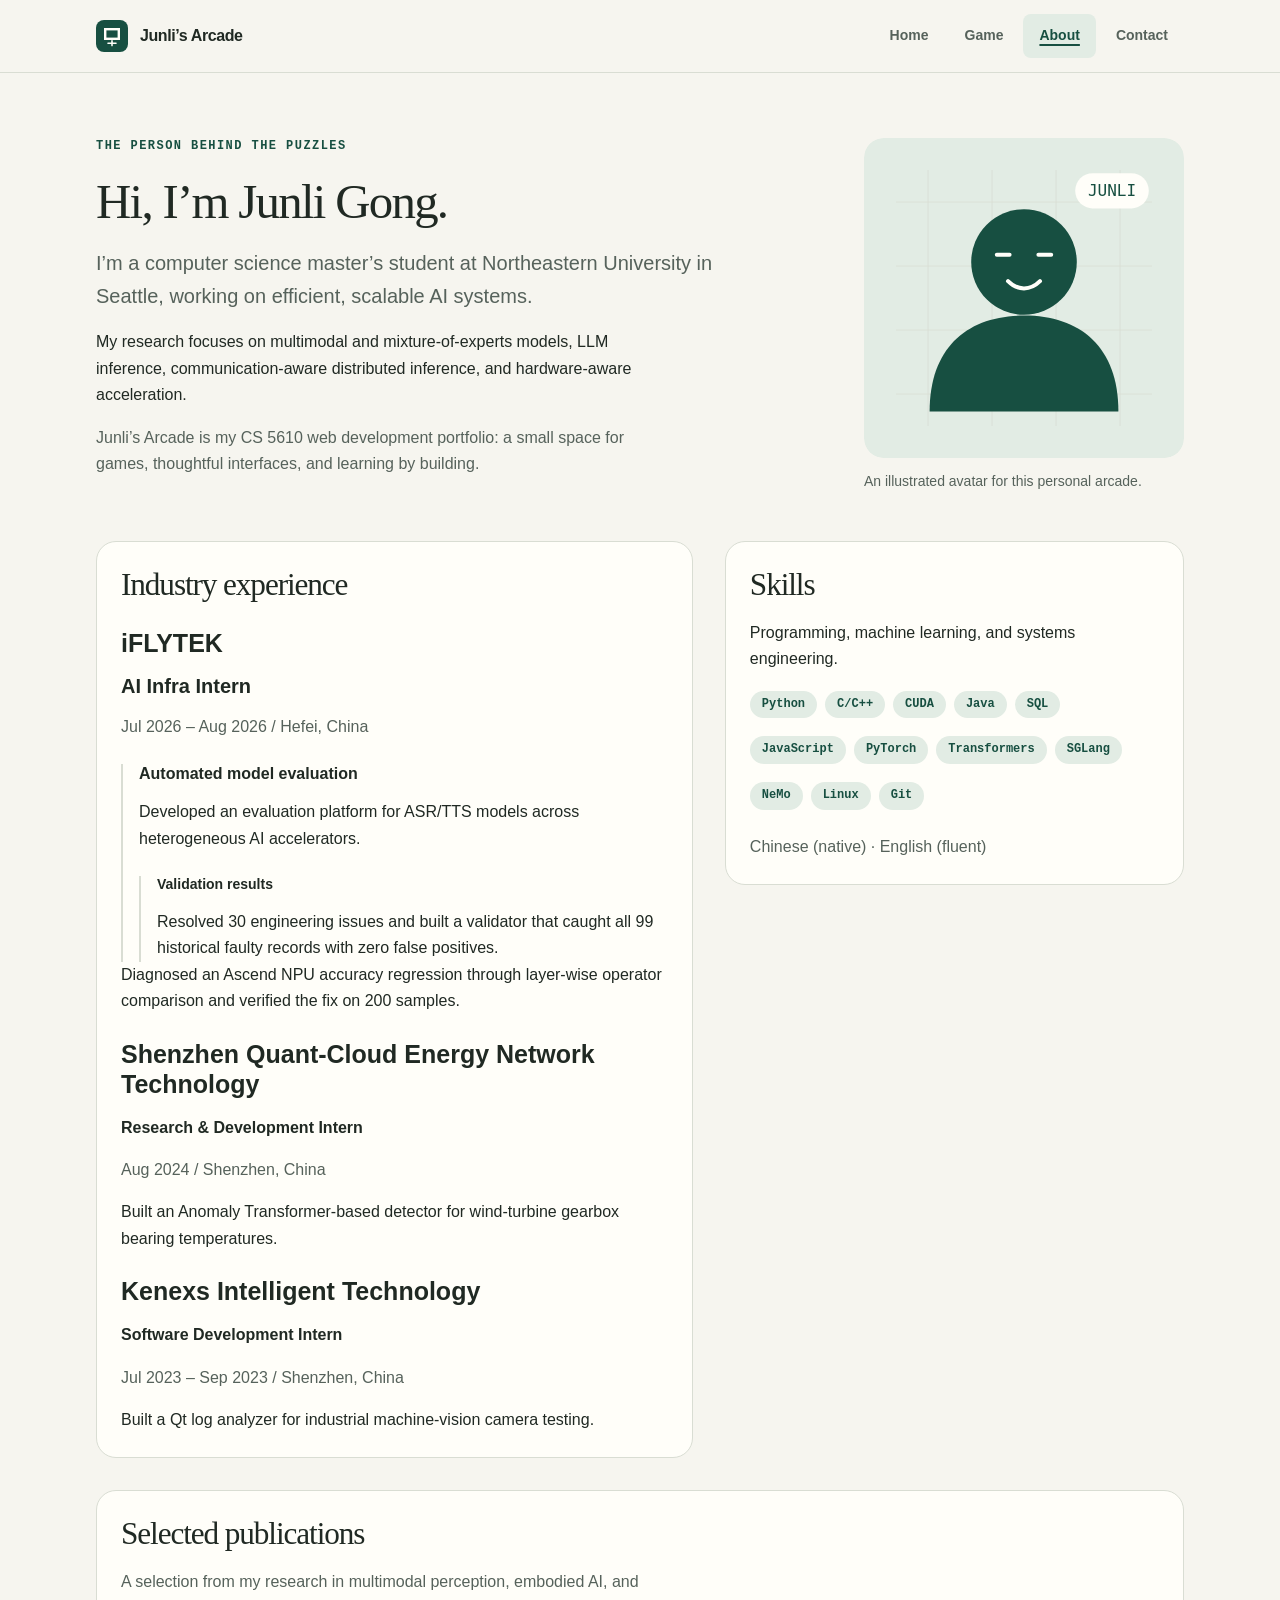
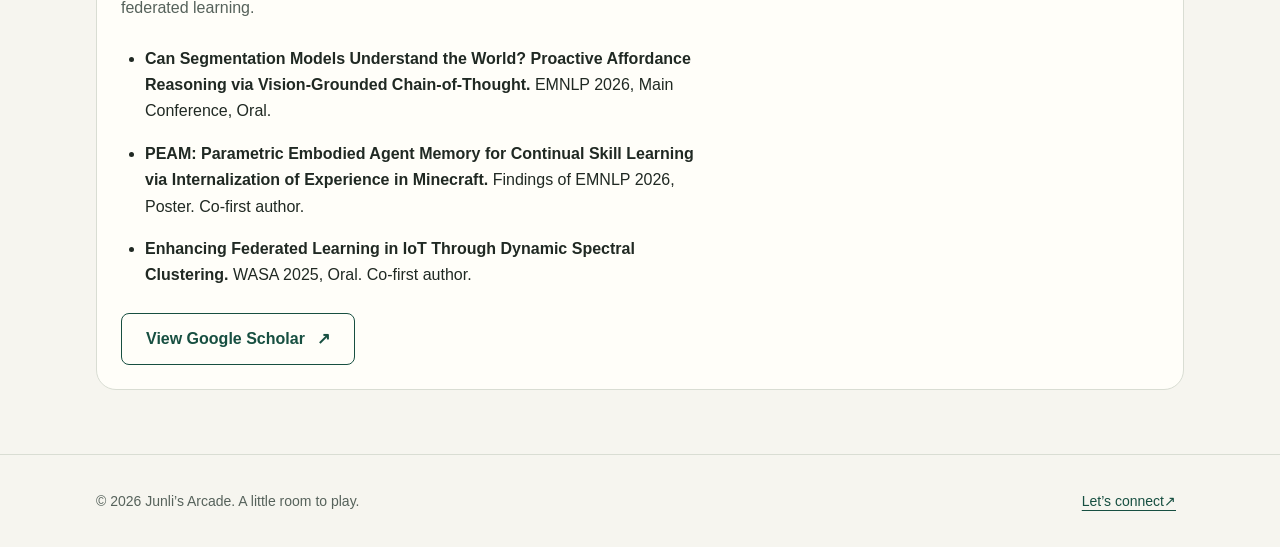
==== about/index.html @ 745cb151 "Add Project 1 site: landing, crossword, about, and contact pages" ====
<!doctype html>
<html lang="en">
  <head>
    <meta charset="utf-8">
    <meta name="viewport" content="width=device-width, initial-scale=1">
    <meta name="description" content="Meet Junli Gong, a Northeastern computer science graduate student researching efficient AI systems, multimodal models, and distributed inference.">
    <meta name="theme-color" content="#174f41">
    <title>About Junli Gong | Junli’s Arcade</title>
    <link rel="icon" href="../assets/icons/arcade.svg" type="image/svg+xml">
    <link rel="stylesheet" href="../styles/global.css">
    <link rel="stylesheet" href="about.css">
  </head>
  <body>
    <a class="skip-link" href="#main-content">Skip to main content</a>
    <header class="site-header">
      <div class="header-inner">
        <a class="brand" href="../index.html">
          <img src="../assets/icons/arcade.svg" alt="" width="40" height="40">
          <span>Junli’s Arcade</span>
        </a>
        <nav class="site-nav" aria-label="Main navigation">
          <ul>
            <li><a href="../index.html">Home</a></li>
            <li><a href="../game/">Game</a></li>
            <li><a href="../about/" aria-current="page">About</a></li>
            <li><a href="../contact/">Contact</a></li>
          </ul>
        </nav>
      </div>
    </header>
    <main class="page" id="main-content" tabindex="-1">
      <section class="about-intro" aria-labelledby="about-title">
        <div>
          <p class="eyebrow">The person behind the puzzles</p>
          <h1 id="about-title">Hi, I’m Junli Gong.</h1>
          <p class="intro">I’m a computer science master’s student at Northeastern University in Seattle, working on efficient, scalable AI systems.</p>
          <p>My research focuses on multimodal and mixture-of-experts models, LLM inference, communication-aware distributed inference, and hardware-aware acceleration.</p>
          <p class="muted">Junli’s Arcade is my CS 5610 web development portfolio: a small space for games, thoughtful interfaces, and learning by building.</p>
        </div>
        <figure class="portrait">
          <img src="../assets/images/avatar.svg" alt="Illustrated avatar for Junli with a smiling face and a JUNLI name badge" width="400" height="400">
          <figcaption>An illustrated avatar for this personal arcade.</figcaption>
        </figure>
      </section>
      <div class="about-sections">
        <section class="about-card" aria-labelledby="industry-title">
          <h2 id="industry-title">Industry experience</h2>
          <section aria-labelledby="iflytek-title">
            <h3 id="iflytek-title">iFLYTEK</h3>
            <h4>AI Infra Intern</h4>
            <p class="muted">Jul 2026 – Aug 2026 / Hefei, China</p>
            <section aria-labelledby="evaluation-title">
              <h5 id="evaluation-title">Automated model evaluation</h5>
              <p>Developed an evaluation platform for ASR/TTS models across heterogeneous AI accelerators.</p>
              <section aria-labelledby="validation-title">
                <h6 id="validation-title">Validation results</h6>
                <p>Resolved 30 engineering issues and built a validator that caught all 99 historical faulty records with zero false positives.</p>
              </section>
            </section>
            <p>Diagnosed an Ascend NPU accuracy regression through layer-wise operator comparison and verified the fix on 200 samples.</p>
          </section>
          <section aria-labelledby="quant-cloud-title">
            <h3 id="quant-cloud-title">Shenzhen Quant-Cloud Energy Network Technology</h3>
            <p><strong>Research &amp; Development Intern</strong></p>
            <p class="muted">Aug 2024 / Shenzhen, China</p>
            <p>Built an Anomaly Transformer-based detector for wind-turbine gearbox bearing temperatures.</p>
          </section>
          <section aria-labelledby="kenexs-title">
            <h3 id="kenexs-title">Kenexs Intelligent Technology</h3>
            <p><strong>Software Development Intern</strong></p>
            <p class="muted">Jul 2023 – Sep 2023 / Shenzhen, China</p>
            <p>Built a Qt log analyzer for industrial machine-vision camera testing.</p>
          </section>
        </section>
        <section class="about-card" aria-labelledby="skills-title">
          <h2 id="skills-title">Skills</h2>
          <p>Programming, machine learning, and systems engineering.</p>
          <ul class="skills">
            <li><span class="badge">Python</span></li>
            <li><span class="badge">C/C++</span></li>
            <li><span class="badge">CUDA</span></li>
            <li><span class="badge">Java</span></li>
            <li><span class="badge">SQL</span></li>
            <li><span class="badge">JavaScript</span></li>
            <li><span class="badge">PyTorch</span></li>
            <li><span class="badge">Transformers</span></li>
            <li><span class="badge">SGLang</span></li>
            <li><span class="badge">NeMo</span></li>
            <li><span class="badge">Linux</span></li>
            <li><span class="badge">Git</span></li>
          </ul>
          <p class="language-note">Chinese (native) · English (fluent)</p>
        </section>
      </div>
      <section class="about-card publications" aria-labelledby="publications-title">
        <h2 id="publications-title">Selected publications</h2>
        <p class="muted">A selection from my research in multimodal perception, embodied AI, and federated learning.</p>
        <ul class="publication-list">
          <li><strong>Can Segmentation Models Understand the World? Proactive Affordance Reasoning via Vision-Grounded Chain-of-Thought.</strong> EMNLP 2026, Main Conference, Oral.</li>
          <li><strong>PEAM: Parametric Embodied Agent Memory for Continual Skill Learning via Internalization of Experience in Minecraft.</strong> Findings of EMNLP 2026, Poster. Co-first author.</li>
          <li><strong>Enhancing Federated Learning in IoT Through Dynamic Spectral Clustering.</strong> WASA 2025, Oral. Co-first author.</li>
        </ul>
        <a class="button button--secondary" href="https://scholar.google.com/citations?user=ivUsbMMAAAAJ">View Google Scholar <span aria-hidden="true">↗</span></a>
      </section>
    </main>
    <footer class="site-footer">
      <div class="footer-inner">
        <p>© 2026 Junli’s Arcade. A little room to play.</p>
        <a href="../contact/">Let’s connect <span aria-hidden="true">↗</span></a>
      </div>
    </footer>
  </body>
</html>
---- styles/global.css ----
:root {
  /* Warm neutrals, one forest-green accent, and shared layout/type scales. */
  --color-paper: #f6f5ef;
  --color-surface: #fffef9;
  --color-ink: #202923;
  --color-muted: #56625b;
  --color-line: #d9ddd3;
  --color-soft: #eceee6;
  --color-accent: #174f41;
  --color-accent-soft: #e2ece4;
  --color-block: #293a32;
  --font-body: "Avenir Next", Avenir, "Segoe UI", sans-serif;
  --font-display: Georgia, "Times New Roman", serif;
  --font-mono: "SFMono-Regular", Consolas, "Liberation Mono", monospace;
  --text-xs: 0.75rem;
  --text-sm: 0.875rem;
  --text-base: 1rem;
  --text-lg: 1.25rem;
  --text-xl: 1.563rem;
  --text-2xl: 1.953rem;
  --text-3xl: 2.441rem;
  --text-4xl: 3.052rem;
  --text-hero: 4.768rem;
  --space-1: 0.25rem;
  --space-2: 0.5rem;
  --space-3: 0.75rem;
  --space-4: 1rem;
  --space-6: 1.5rem;
  --space-8: 2rem;
  --space-12: 3rem;
  --space-16: 4rem;
  --space-24: 6rem;
  --radius-sm: 0.5rem;
  --radius-lg: 1.25rem;
  --radius-pill: 99rem;
  --content-width: 72rem;
  --reading-width: 65ch;
  --target-size: 2.75rem;
  --nav-height: 4.5rem;
  --line-thin: 1px;
  --line-bold: 2px;
  --focus-width: 3px;
  --motion-fast: 160ms;
}

* {
  box-sizing: border-box;
}

html {
  scroll-padding-top: calc(var(--nav-height) + var(--space-6));
  scroll-padding-bottom: calc(var(--nav-height) + var(--space-6));
}

body {
  margin: 0;
  padding-bottom: calc(var(--nav-height) + env(safe-area-inset-bottom));
  background: var(--color-paper);
  color: var(--color-ink);
  font-family: var(--font-body);
  font-size: var(--text-base);
  line-height: 1.65;
}

img,
svg {
  display: block;
  max-width: 100%;
  height: auto;
}

a {
  color: var(--color-accent);
  text-underline-offset: var(--space-1);
}

a,
button,
summary {
  -webkit-tap-highlight-color: var(--color-accent-soft);
  transition: background-color var(--motion-fast), color var(--motion-fast);
}

a:hover {
  text-decoration-thickness: var(--line-bold);
}

:focus-visible {
  outline: var(--focus-width) solid var(--color-accent);
  outline-offset: var(--space-1);
}

main:focus {
  outline: none;
}

h1,
h2,
h3,
h4,
h5,
h6 {
  margin: 0 0 var(--space-4);
  line-height: 1.2;
  font-weight: 600;
}

h1,
h2 {
  font-family: var(--font-display);
  font-weight: 400;
  letter-spacing: -0.035em;
}

h1 { font-size: clamp(var(--text-3xl), 6vw, var(--text-4xl)); }
h2 { font-size: var(--text-2xl); }
h3 { font-size: var(--text-xl); }
h4 { font-size: var(--text-lg); }
h5 { font-size: var(--text-base); }
h6 { font-size: var(--text-sm); }

p {
  max-width: var(--reading-width);
  margin: 0 0 var(--space-4);
}

ul,
ol {
  padding-left: var(--space-6);
}

button,
input {
  font: inherit;
}

button,
summary {
  cursor: pointer;
}

.visually-hidden {
  position: absolute;
  width: 1px;
  height: 1px;
  padding: 0;
  margin: -1px;
  overflow: hidden;
  clip-path: inset(50%);
  white-space: nowrap;
  border: 0;
}

.skip-link {
  position: fixed;
  top: var(--space-2);
  left: var(--space-4);
  z-index: 30;
  padding: var(--space-3) var(--space-4);
  transform: translateY(-200%);
  background: var(--color-surface);
  border-radius: var(--radius-sm);
}

.skip-link:focus {
  transform: translateY(0);
}

.site-header {
  position: sticky;
  top: 0;
  z-index: 20;
  background: var(--color-paper);
  border-bottom: var(--line-thin) solid var(--color-line);
}

.header-inner,
.page,
.footer-inner {
  width: min(100%, var(--content-width));
  margin-inline: auto;
  padding-inline: var(--space-4);
}

.header-inner {
  display: flex;
  align-items: center;
  justify-content: space-between;
  min-height: var(--nav-height);
  gap: var(--space-4);
}

.brand {
  display: flex;
  align-items: center;
  min-height: var(--target-size);
  gap: var(--space-3);
  font-weight: 700;
  color: var(--color-ink);
  text-decoration: none;
  letter-spacing: -0.025em;
}

.brand img {
  width: var(--space-8);
  height: var(--space-8);
}

.site-nav ul {
  position: fixed;
  inset: auto 0 0;
  display: flex;
  align-items: stretch;
  min-height: var(--nav-height);
  margin: 0;
  padding: var(--space-2) var(--space-2) calc(var(--space-2) + env(safe-area-inset-bottom));
  list-style: none;
  background: var(--color-surface);
  border-top: var(--line-thin) solid var(--color-line);
}

.site-nav li {
  flex: 1;
}

.site-nav a {
  display: flex;
  align-items: center;
  justify-content: center;
  min-width: var(--target-size);
  min-height: var(--target-size);
  height: 100%;
  padding: var(--space-2);
  border-radius: var(--radius-sm);
  font-size: var(--text-sm);
  font-weight: 600;
  color: var(--color-muted);
  text-decoration: none;
}

.site-nav a:hover,
.site-nav a[aria-current="page"] {
  background: var(--color-accent-soft);
  color: var(--color-accent);
}

.site-nav a[aria-current="page"] {
  text-decoration: underline;
  text-decoration-thickness: var(--line-bold);
}

.page {
  padding-block: var(--space-12);
}

.eyebrow {
  margin-bottom: var(--space-4);
  color: var(--color-accent);
  font-family: var(--font-mono);
  font-size: var(--text-xs);
  font-weight: 600;
  letter-spacing: 0.12em;
  text-transform: uppercase;
}

.intro {
  color: var(--color-muted);
  font-size: var(--text-lg);
}

.muted {
  color: var(--color-muted);
}

.button {
  display: inline-flex;
  align-items: center;
  justify-content: center;
  min-height: var(--target-size);
  gap: var(--space-3);
  padding: var(--space-3) var(--space-6);
  border: var(--line-thin) solid var(--color-accent);
  border-radius: var(--radius-sm);
  background: var(--color-accent);
  color: var(--color-surface);
  font-weight: 600;
  text-decoration: none;
}

.button:hover {
  background: var(--color-block);
}

.button--secondary {
  background: var(--color-surface);
  color: var(--color-accent);
}

.button--secondary:hover {
  background: var(--color-accent-soft);
}

.badge {
  display: inline-flex;
  padding: var(--space-1) var(--space-3);
  border-radius: var(--radius-pill);
  background: var(--color-accent-soft);
  color: var(--color-accent);
  font-family: var(--font-mono);
  font-size: var(--text-xs);
  font-weight: 600;
}

.badge--quiet {
  background: var(--color-soft);
  color: var(--color-muted);
}

.page-heading {
  margin-bottom: var(--space-8);
}

.site-footer {
  border-top: var(--line-thin) solid var(--color-line);
}

.footer-inner {
  display: flex;
  flex-wrap: wrap;
  align-items: center;
  justify-content: space-between;
  gap: var(--space-4);
  padding-block: var(--space-6);
  color: var(--color-muted);
  font-size: var(--text-sm);
}

.footer-inner p {
  margin: 0;
}

.footer-inner a {
  display: inline-flex;
  align-items: center;
  min-height: var(--target-size);
  padding-inline: var(--space-2);
}

@media (min-width: 40rem) {
  html { scroll-padding-bottom: var(--space-6); }
  body { padding-bottom: 0; }
  .header-inner, .page, .footer-inner { padding-inline: var(--space-8); }
  .page { padding-block: var(--space-16); }
  .site-nav ul {
    position: static;
    min-height: auto;
    gap: var(--space-1);
    padding: 0;
    border: 0;
    background: transparent;
  }
  .site-nav a { padding-inline: var(--space-4); }
}

@media (prefers-reduced-motion: reduce) {
  *, *::before, *::after { transition: none !important; }
}
---- about/about.css ----
.about-intro {
  display: grid;
  align-items: center;
  gap: var(--space-8);
  margin-bottom: var(--space-12);
}

.portrait {
  width: 100%;
  max-width: 20rem;
  margin: 0;
}

.portrait img {
  border-radius: var(--radius-lg);
}

.portrait figcaption {
  margin-top: var(--space-3);
  color: var(--color-muted);
  font-size: var(--text-sm);
}

.about-sections {
  display: grid;
  align-items: start;
  gap: var(--space-8);
}

.about-card {
  padding: var(--space-6);
  border: var(--line-thin) solid var(--color-line);
  border-radius: var(--radius-lg);
  background: var(--color-surface);
}

.about-card section {
  margin-top: var(--space-6);
}

.about-card section section {
  padding-left: var(--space-4);
  border-left: var(--line-bold) solid var(--color-line);
}

.about-card li {
  margin-bottom: var(--space-2);
}

.about-card p:last-child {
  margin-bottom: 0;
}

.skills {
  display: flex;
  flex-wrap: wrap;
  gap: var(--space-2);
  margin: var(--space-4) 0 0;
  padding: 0;
  list-style: none;
}

.language-note {
  margin-top: var(--space-4);
  color: var(--color-muted);
}

.publications {
  margin-top: var(--space-8);
}

.publication-list {
  max-width: var(--reading-width);
  margin-block: var(--space-6);
}

.publication-list li {
  margin-bottom: var(--space-4);
}

@media (min-width: 40rem) {
  .about-intro { grid-template-columns: 1.5fr 1fr; }
  .portrait { justify-self: end; }
  .about-sections { grid-template-columns: 1.3fr 1fr; }
}
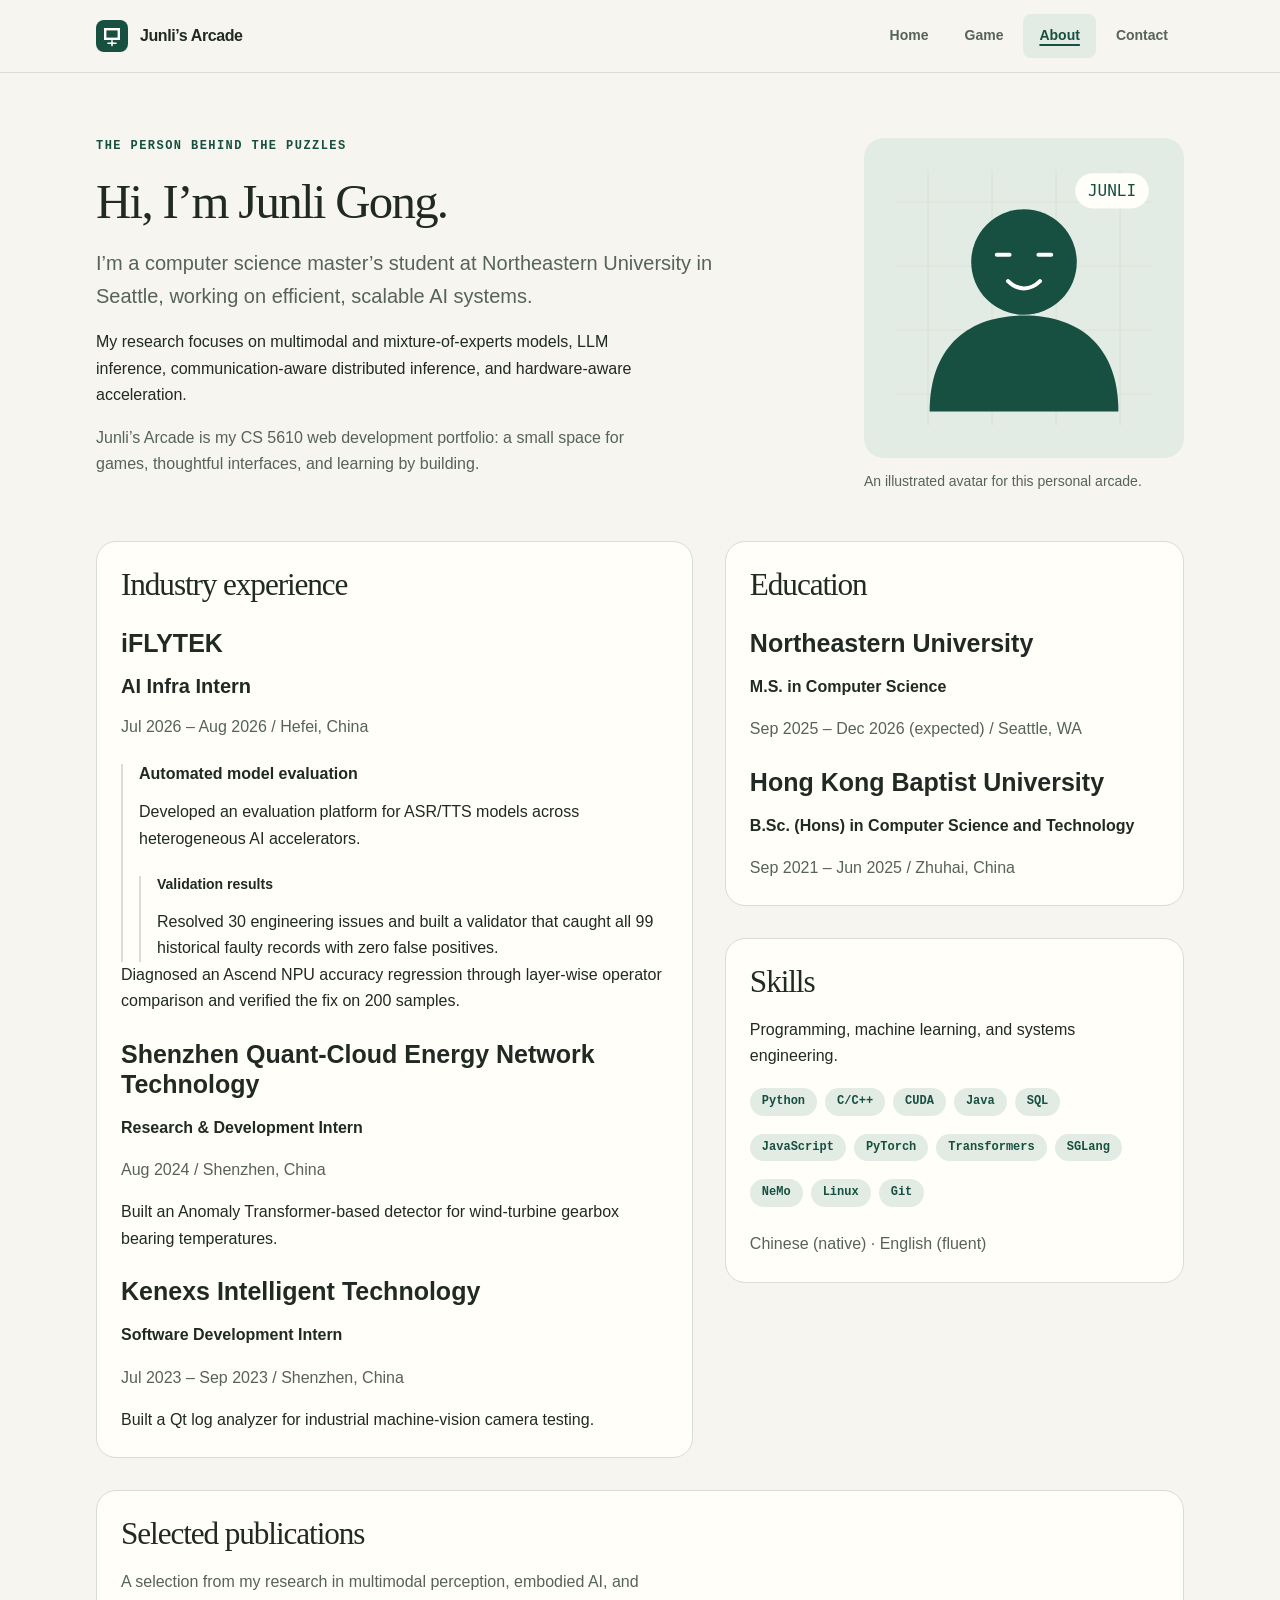
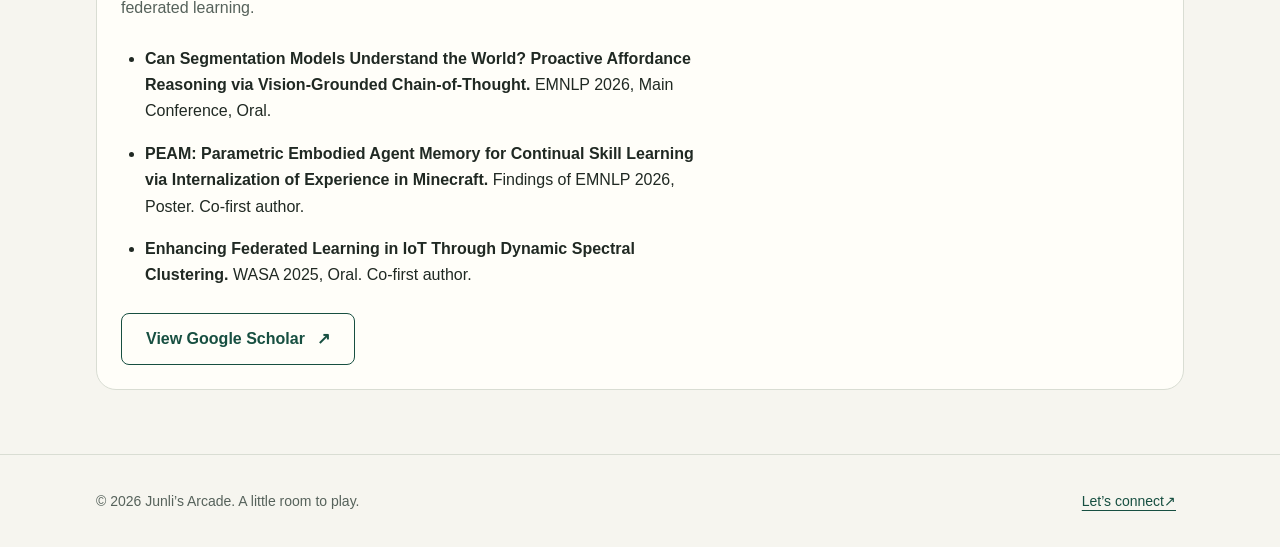
==== commit d606b665: "Add Education section to About page and an English README" ====
--- a/about/index.html
+++ b/about/index.html
@@ -72,25 +72,40 @@
             <p>Built a Qt log analyzer for industrial machine-vision camera testing.</p>
           </section>
         </section>
-        <section class="about-card" aria-labelledby="skills-title">
-          <h2 id="skills-title">Skills</h2>
-          <p>Programming, machine learning, and systems engineering.</p>
-          <ul class="skills">
-            <li><span class="badge">Python</span></li>
-            <li><span class="badge">C/C++</span></li>
-            <li><span class="badge">CUDA</span></li>
-            <li><span class="badge">Java</span></li>
-            <li><span class="badge">SQL</span></li>
-            <li><span class="badge">JavaScript</span></li>
-            <li><span class="badge">PyTorch</span></li>
-            <li><span class="badge">Transformers</span></li>
-            <li><span class="badge">SGLang</span></li>
-            <li><span class="badge">NeMo</span></li>
-            <li><span class="badge">Linux</span></li>
-            <li><span class="badge">Git</span></li>
-          </ul>
-          <p class="language-note">Chinese (native) · English (fluent)</p>
-        </section>
+        <div class="about-stack">
+          <section class="about-card" aria-labelledby="education-title">
+            <h2 id="education-title">Education</h2>
+            <section aria-labelledby="neu-title">
+              <h3 id="neu-title">Northeastern University</h3>
+              <p><strong>M.S. in Computer Science</strong></p>
+              <p class="muted">Sep 2025 – Dec 2026 (expected) / Seattle, WA</p>
+            </section>
+            <section aria-labelledby="hkbu-title">
+              <h3 id="hkbu-title">Hong Kong Baptist University</h3>
+              <p><strong>B.Sc. (Hons) in Computer Science and Technology</strong></p>
+              <p class="muted">Sep 2021 – Jun 2025 / Zhuhai, China</p>
+            </section>
+          </section>
+          <section class="about-card" aria-labelledby="skills-title">
+            <h2 id="skills-title">Skills</h2>
+            <p>Programming, machine learning, and systems engineering.</p>
+            <ul class="skills">
+              <li><span class="badge">Python</span></li>
+              <li><span class="badge">C/C++</span></li>
+              <li><span class="badge">CUDA</span></li>
+              <li><span class="badge">Java</span></li>
+              <li><span class="badge">SQL</span></li>
+              <li><span class="badge">JavaScript</span></li>
+              <li><span class="badge">PyTorch</span></li>
+              <li><span class="badge">Transformers</span></li>
+              <li><span class="badge">SGLang</span></li>
+              <li><span class="badge">NeMo</span></li>
+              <li><span class="badge">Linux</span></li>
+              <li><span class="badge">Git</span></li>
+            </ul>
+            <p class="language-note">Chinese (native) · English (fluent)</p>
+          </section>
+        </div>
       </div>
       <section class="about-card publications" aria-labelledby="publications-title">
         <h2 id="publications-title">Selected publications</h2>
--- a/about/about.css
+++ b/about/about.css
@@ -24,6 +24,11 @@
 .about-sections {
   display: grid;
   align-items: start;
+  gap: var(--space-8);
+}
+
+.about-stack {
+  display: grid;
   gap: var(--space-8);
 }
 
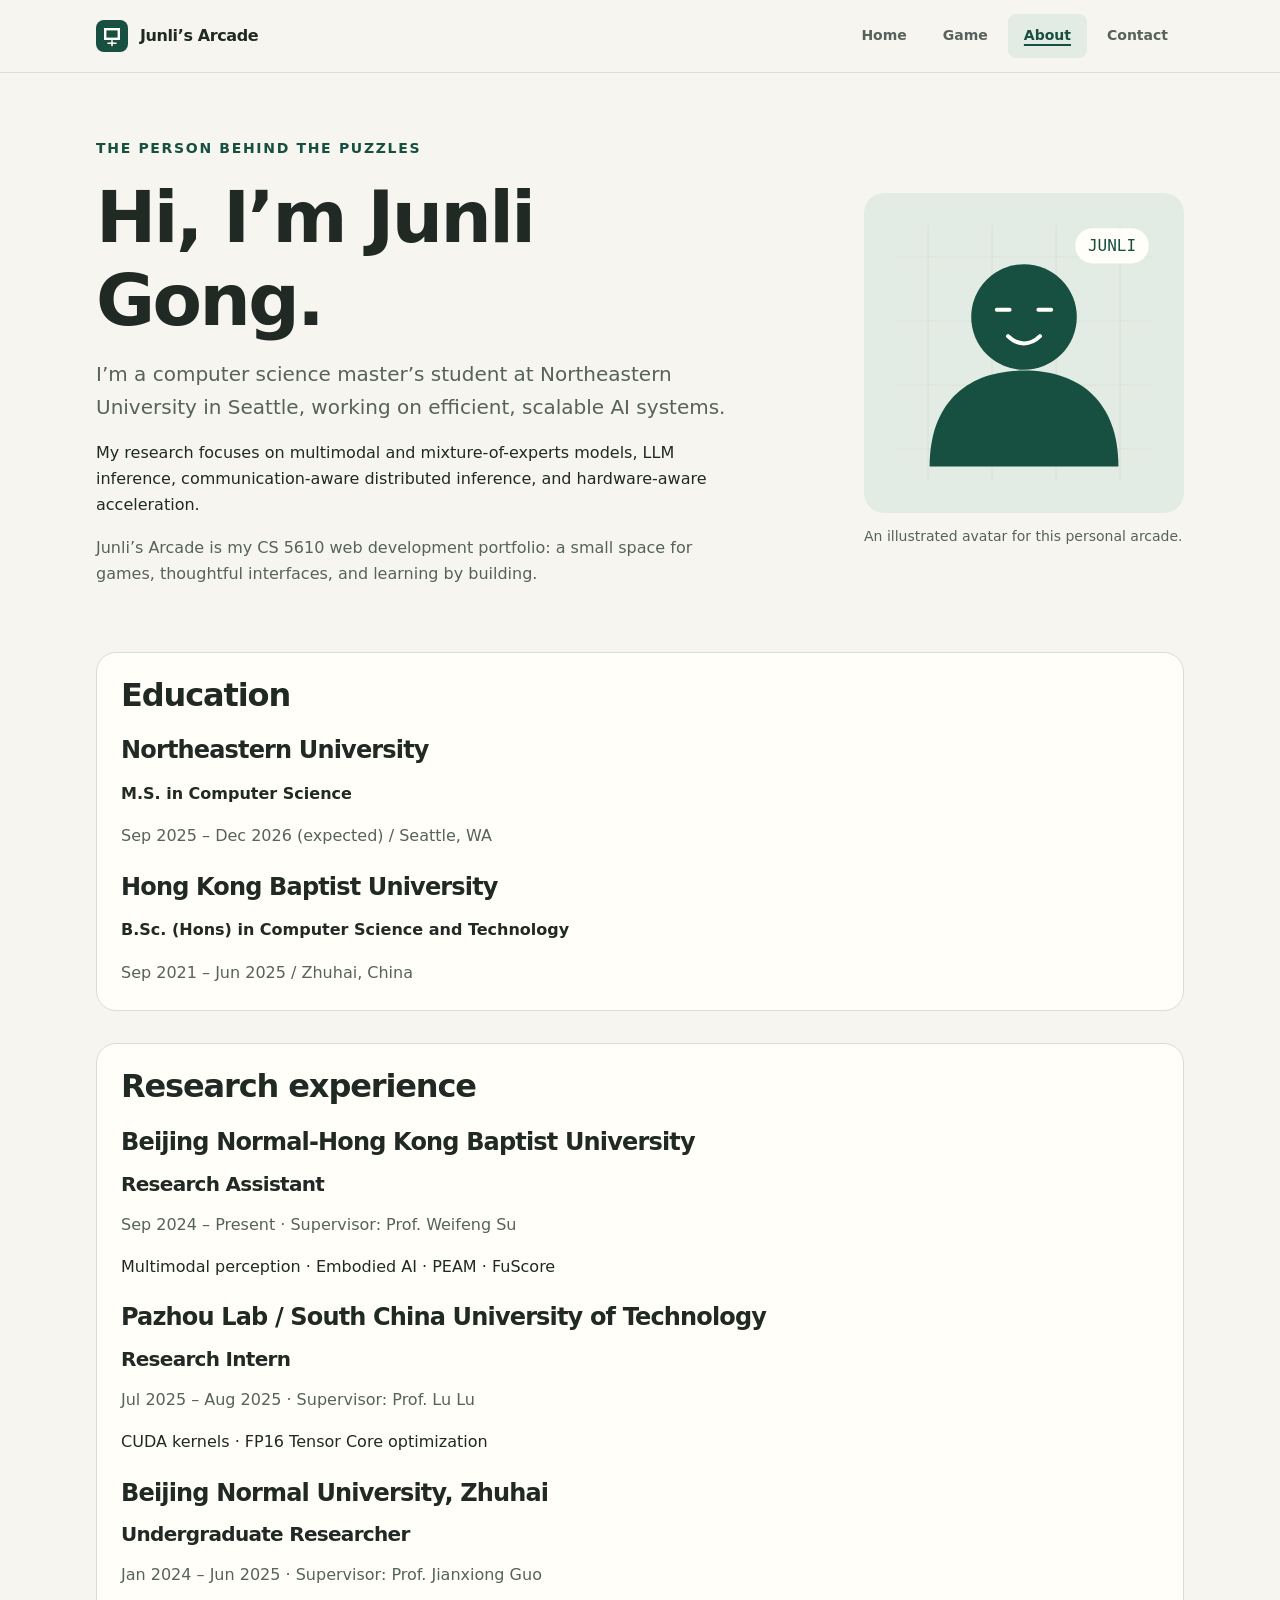
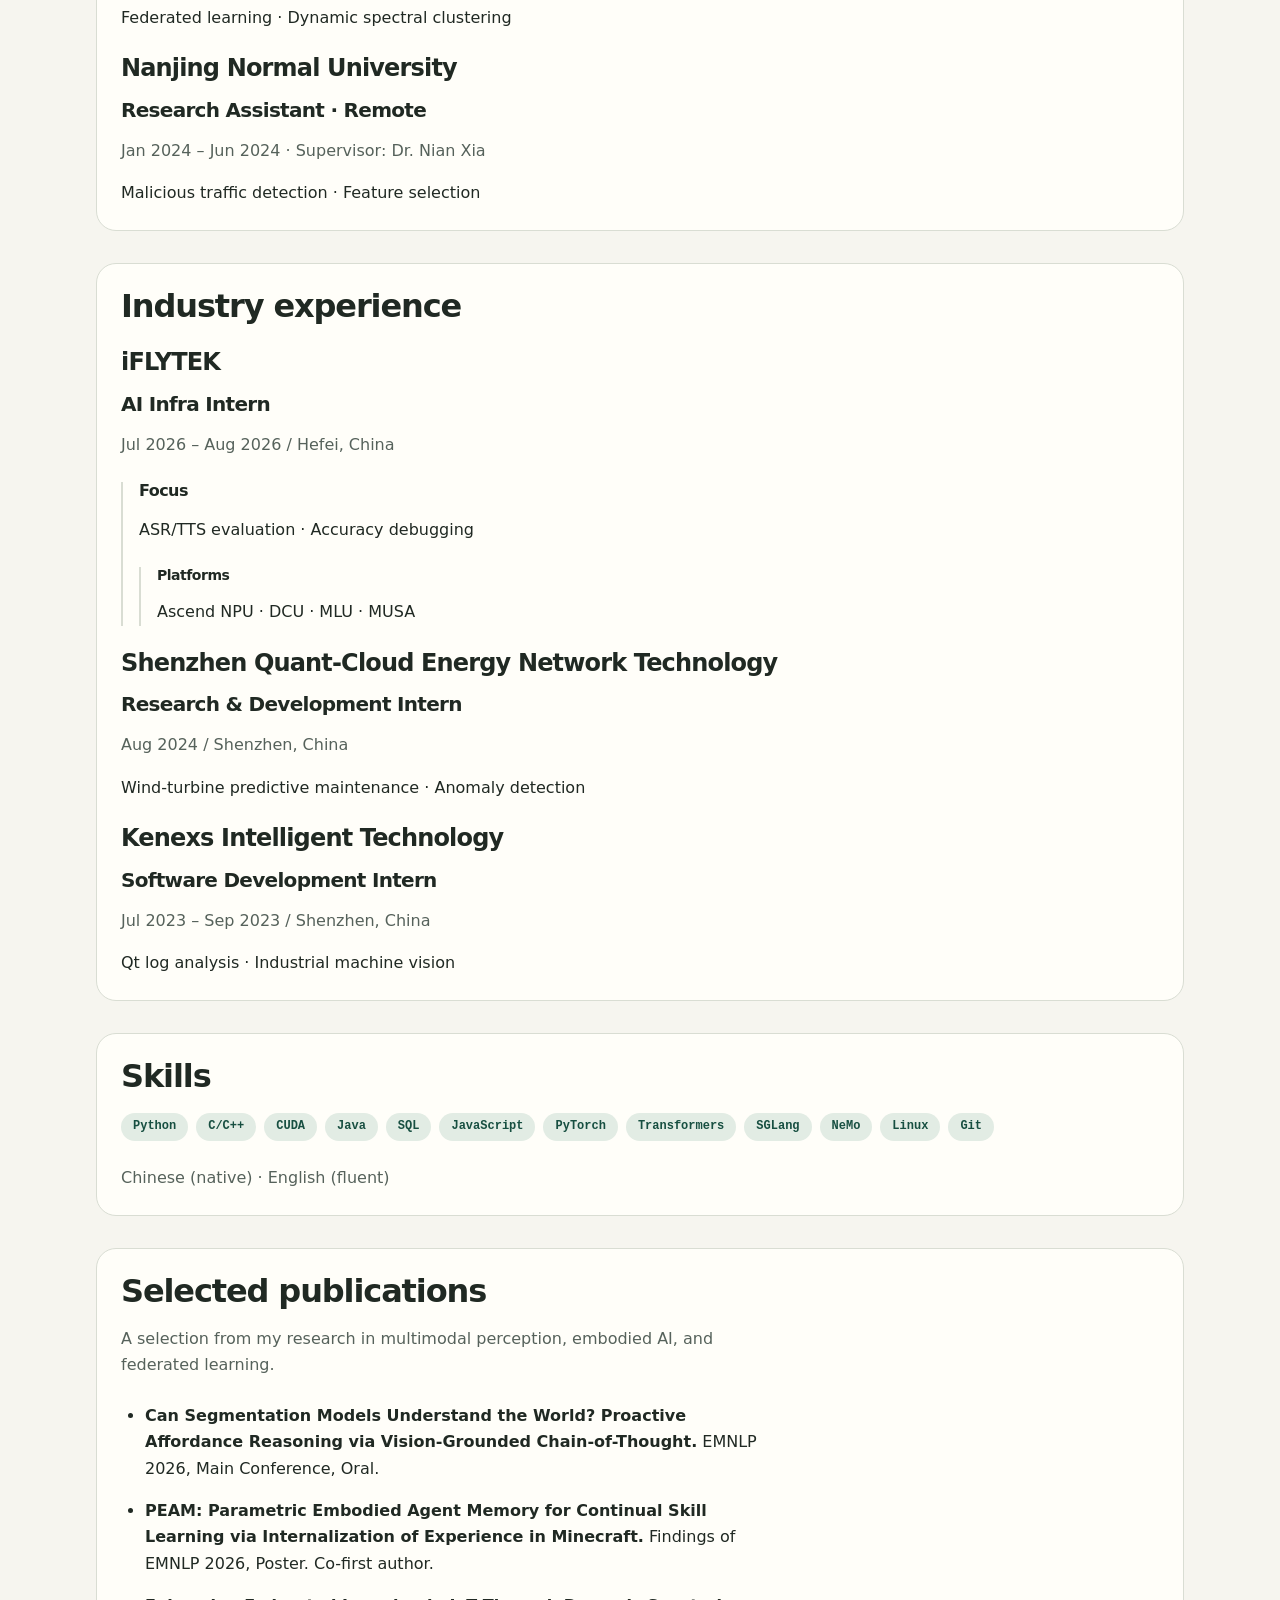
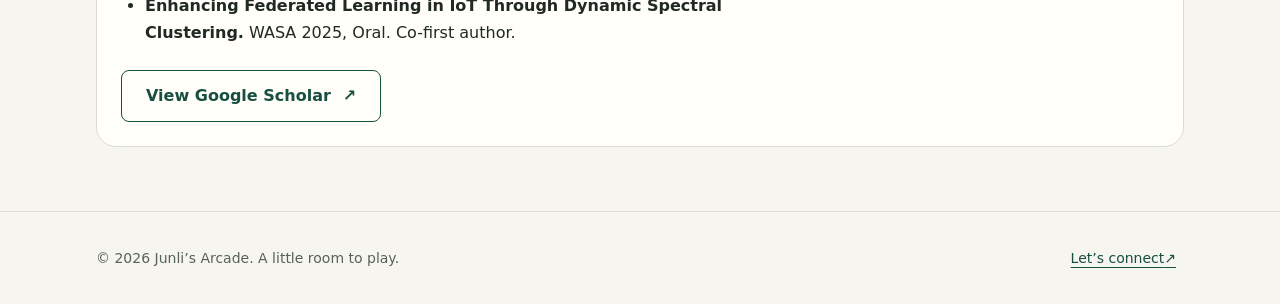
==== commit 07d9bab3: "Expand About page: add research experience and switch to a single-column layout" ====
--- a/about/index.html
+++ b/about/index.html
@@ -8,7 +8,7 @@
     <title>About Junli Gong | Junli’s Arcade</title>
     <link rel="icon" href="../assets/icons/arcade.svg" type="image/svg+xml">
     <link rel="stylesheet" href="../styles/global.css">
-    <link rel="stylesheet" href="about.css">
+    <link rel="stylesheet" href="about.css?v=2">
   </head>
   <body>
     <a class="skip-link" href="#main-content">Skip to main content</a>
@@ -43,80 +43,103 @@
         </figure>
       </section>
       <div class="about-sections">
+        <section class="about-card" aria-labelledby="education-title">
+          <h2 id="education-title">Education</h2>
+          <section aria-labelledby="neu-title">
+            <h3 id="neu-title">Northeastern University</h3>
+            <p><strong>M.S. in Computer Science</strong></p>
+            <p class="muted">Sep 2025 – Dec 2026 (expected) / Seattle, WA</p>
+          </section>
+          <section aria-labelledby="hkbu-title">
+            <h3 id="hkbu-title">Hong Kong Baptist University</h3>
+            <p><strong>B.Sc. (Hons) in Computer Science and Technology</strong></p>
+            <p class="muted">Sep 2021 – Jun 2025 / Zhuhai, China</p>
+          </section>
+        </section>
+        <section class="about-card" aria-labelledby="research-title">
+          <h2 id="research-title">Research experience</h2>
+          <section aria-labelledby="bn-hkbu-title">
+            <h3 id="bn-hkbu-title">Beijing Normal-Hong Kong Baptist University</h3>
+            <h4>Research Assistant</h4>
+            <p class="muted">Sep 2024 – Present · Supervisor: Prof. Weifeng Su</p>
+            <p>Multimodal perception · Embodied AI · PEAM · FuScore</p>
+          </section>
+          <section aria-labelledby="pazhou-title">
+            <h3 id="pazhou-title">Pazhou Lab / South China University of Technology</h3>
+            <h4>Research Intern</h4>
+            <p class="muted">Jul 2025 – Aug 2025 · Supervisor: Prof. Lu Lu</p>
+            <p>CUDA kernels · FP16 Tensor Core optimization</p>
+          </section>
+          <section aria-labelledby="bnu-title">
+            <h3 id="bnu-title">Beijing Normal University, Zhuhai</h3>
+            <h4>Undergraduate Researcher</h4>
+            <p class="muted">Jan 2024 – Jun 2025 · Supervisor: Prof. Jianxiong Guo</p>
+            <p>Federated learning · Dynamic spectral clustering</p>
+          </section>
+          <section aria-labelledby="nnu-title">
+            <h3 id="nnu-title">Nanjing Normal University</h3>
+            <h4>Research Assistant · Remote</h4>
+            <p class="muted">Jan 2024 – Jun 2024 · Supervisor: Dr. Nian Xia</p>
+            <p>Malicious traffic detection · Feature selection</p>
+          </section>
+        </section>
         <section class="about-card" aria-labelledby="industry-title">
           <h2 id="industry-title">Industry experience</h2>
           <section aria-labelledby="iflytek-title">
             <h3 id="iflytek-title">iFLYTEK</h3>
             <h4>AI Infra Intern</h4>
             <p class="muted">Jul 2026 – Aug 2026 / Hefei, China</p>
-            <section aria-labelledby="evaluation-title">
-              <h5 id="evaluation-title">Automated model evaluation</h5>
-              <p>Developed an evaluation platform for ASR/TTS models across heterogeneous AI accelerators.</p>
-              <section aria-labelledby="validation-title">
-                <h6 id="validation-title">Validation results</h6>
-                <p>Resolved 30 engineering issues and built a validator that caught all 99 historical faulty records with zero false positives.</p>
+            <section aria-labelledby="infra-focus-title">
+              <h5 id="infra-focus-title">Focus</h5>
+              <p>ASR/TTS evaluation · Accuracy debugging</p>
+              <section aria-labelledby="infra-platforms-title">
+                <h6 id="infra-platforms-title">Platforms</h6>
+                <p>Ascend NPU · DCU · MLU · MUSA</p>
               </section>
             </section>
-            <p>Diagnosed an Ascend NPU accuracy regression through layer-wise operator comparison and verified the fix on 200 samples.</p>
           </section>
           <section aria-labelledby="quant-cloud-title">
             <h3 id="quant-cloud-title">Shenzhen Quant-Cloud Energy Network Technology</h3>
-            <p><strong>Research &amp; Development Intern</strong></p>
+            <h4>Research &amp; Development Intern</h4>
             <p class="muted">Aug 2024 / Shenzhen, China</p>
-            <p>Built an Anomaly Transformer-based detector for wind-turbine gearbox bearing temperatures.</p>
+            <p>Wind-turbine predictive maintenance · Anomaly detection</p>
           </section>
           <section aria-labelledby="kenexs-title">
             <h3 id="kenexs-title">Kenexs Intelligent Technology</h3>
-            <p><strong>Software Development Intern</strong></p>
+            <h4>Software Development Intern</h4>
             <p class="muted">Jul 2023 – Sep 2023 / Shenzhen, China</p>
-            <p>Built a Qt log analyzer for industrial machine-vision camera testing.</p>
+            <p>Qt log analysis · Industrial machine vision</p>
           </section>
         </section>
-        <div class="about-stack">
-          <section class="about-card" aria-labelledby="education-title">
-            <h2 id="education-title">Education</h2>
-            <section aria-labelledby="neu-title">
-              <h3 id="neu-title">Northeastern University</h3>
-              <p><strong>M.S. in Computer Science</strong></p>
-              <p class="muted">Sep 2025 – Dec 2026 (expected) / Seattle, WA</p>
-            </section>
-            <section aria-labelledby="hkbu-title">
-              <h3 id="hkbu-title">Hong Kong Baptist University</h3>
-              <p><strong>B.Sc. (Hons) in Computer Science and Technology</strong></p>
-              <p class="muted">Sep 2021 – Jun 2025 / Zhuhai, China</p>
-            </section>
-          </section>
-          <section class="about-card" aria-labelledby="skills-title">
-            <h2 id="skills-title">Skills</h2>
-            <p>Programming, machine learning, and systems engineering.</p>
-            <ul class="skills">
-              <li><span class="badge">Python</span></li>
-              <li><span class="badge">C/C++</span></li>
-              <li><span class="badge">CUDA</span></li>
-              <li><span class="badge">Java</span></li>
-              <li><span class="badge">SQL</span></li>
-              <li><span class="badge">JavaScript</span></li>
-              <li><span class="badge">PyTorch</span></li>
-              <li><span class="badge">Transformers</span></li>
-              <li><span class="badge">SGLang</span></li>
-              <li><span class="badge">NeMo</span></li>
-              <li><span class="badge">Linux</span></li>
-              <li><span class="badge">Git</span></li>
-            </ul>
-            <p class="language-note">Chinese (native) · English (fluent)</p>
-          </section>
-        </div>
+        <section class="about-card" aria-labelledby="skills-title">
+          <h2 id="skills-title">Skills</h2>
+          <ul class="skills">
+            <li><span class="badge">Python</span></li>
+            <li><span class="badge">C/C++</span></li>
+            <li><span class="badge">CUDA</span></li>
+            <li><span class="badge">Java</span></li>
+            <li><span class="badge">SQL</span></li>
+            <li><span class="badge">JavaScript</span></li>
+            <li><span class="badge">PyTorch</span></li>
+            <li><span class="badge">Transformers</span></li>
+            <li><span class="badge">SGLang</span></li>
+            <li><span class="badge">NeMo</span></li>
+            <li><span class="badge">Linux</span></li>
+            <li><span class="badge">Git</span></li>
+          </ul>
+          <p class="language-note">Chinese (native) · English (fluent)</p>
+        </section>
+        <section class="about-card publications" aria-labelledby="publications-title">
+          <h2 id="publications-title">Selected publications</h2>
+          <p class="muted">A selection from my research in multimodal perception, embodied AI, and federated learning.</p>
+          <ul class="publication-list">
+            <li><strong>Can Segmentation Models Understand the World? Proactive Affordance Reasoning via Vision-Grounded Chain-of-Thought.</strong> EMNLP 2026, Main Conference, Oral.</li>
+            <li><strong>PEAM: Parametric Embodied Agent Memory for Continual Skill Learning via Internalization of Experience in Minecraft.</strong> Findings of EMNLP 2026, Poster. Co-first author.</li>
+            <li><strong>Enhancing Federated Learning in IoT Through Dynamic Spectral Clustering.</strong> WASA 2025, Oral. Co-first author.</li>
+          </ul>
+          <a class="button button--secondary" href="https://scholar.google.com/citations?user=ivUsbMMAAAAJ">View Google Scholar <span aria-hidden="true">↗</span></a>
+        </section>
       </div>
-      <section class="about-card publications" aria-labelledby="publications-title">
-        <h2 id="publications-title">Selected publications</h2>
-        <p class="muted">A selection from my research in multimodal perception, embodied AI, and federated learning.</p>
-        <ul class="publication-list">
-          <li><strong>Can Segmentation Models Understand the World? Proactive Affordance Reasoning via Vision-Grounded Chain-of-Thought.</strong> EMNLP 2026, Main Conference, Oral.</li>
-          <li><strong>PEAM: Parametric Embodied Agent Memory for Continual Skill Learning via Internalization of Experience in Minecraft.</strong> Findings of EMNLP 2026, Poster. Co-first author.</li>
-          <li><strong>Enhancing Federated Learning in IoT Through Dynamic Spectral Clustering.</strong> WASA 2025, Oral. Co-first author.</li>
-        </ul>
-        <a class="button button--secondary" href="https://scholar.google.com/citations?user=ivUsbMMAAAAJ">View Google Scholar <span aria-hidden="true">↗</span></a>
-      </section>
     </main>
     <footer class="site-footer">
       <div class="footer-inner">
--- a/styles/global.css
+++ b/styles/global.css
@@ -9,18 +9,18 @@
   --color-accent: #174f41;
   --color-accent-soft: #e2ece4;
   --color-block: #293a32;
-  --font-body: "Avenir Next", Avenir, "Segoe UI", sans-serif;
-  --font-display: Georgia, "Times New Roman", serif;
+  --font-body: system-ui, -apple-system, BlinkMacSystemFont, "Segoe UI", sans-serif;
+  --font-display: var(--font-body);
   --font-mono: "SFMono-Regular", Consolas, "Liberation Mono", monospace;
   --text-xs: 0.75rem;
   --text-sm: 0.875rem;
   --text-base: 1rem;
   --text-lg: 1.25rem;
-  --text-xl: 1.563rem;
-  --text-2xl: 1.953rem;
-  --text-3xl: 2.441rem;
-  --text-4xl: 3.052rem;
-  --text-hero: 4.768rem;
+  --text-xl: 1.5rem;
+  --text-2xl: 2rem;
+  --text-3xl: 2.5rem;
+  --text-4xl: 4.5rem;
+  --text-hero: 4.5rem;
   --space-1: 0.25rem;
   --space-2: 0.5rem;
   --space-3: 0.75rem;
@@ -101,18 +101,21 @@
 h5,
 h6 {
   margin: 0 0 var(--space-4);
-  line-height: 1.2;
-  font-weight: 600;
+  line-height: 1.15;
+  font-weight: 600;
+  letter-spacing: -0.035em;
 }
 
 h1,
 h2 {
   font-family: var(--font-display);
-  font-weight: 400;
-  letter-spacing: -0.035em;
-}
-
-h1 { font-size: clamp(var(--text-3xl), 6vw, var(--text-4xl)); }
+  font-weight: 600;
+}
+
+h1 {
+  font-size: clamp(var(--text-3xl), 6vw, var(--text-4xl));
+  font-weight: 650;
+}
 h2 { font-size: var(--text-2xl); }
 h3 { font-size: var(--text-xl); }
 h4 { font-size: var(--text-lg); }
@@ -256,9 +259,9 @@
 .eyebrow {
   margin-bottom: var(--space-4);
   color: var(--color-accent);
-  font-family: var(--font-mono);
-  font-size: var(--text-xs);
-  font-weight: 600;
+  font-family: var(--font-body);
+  font-size: var(--text-sm);
+  font-weight: 650;
   letter-spacing: 0.12em;
   text-transform: uppercase;
 }
--- a/about/about.css
+++ b/about/about.css
@@ -23,16 +23,16 @@
 
 .about-sections {
   display: grid;
+  grid-template-columns: minmax(0, 1fr);
   align-items: start;
   gap: var(--space-8);
-}
-
-.about-stack {
-  display: grid;
-  gap: var(--space-8);
+  width: 100%;
 }
 
 .about-card {
+  grid-column: 1 / -1;
+  width: 100%;
+  min-width: 0;
   padding: var(--space-6);
   border: var(--line-thin) solid var(--color-line);
   border-radius: var(--radius-lg);
@@ -70,10 +70,6 @@
   color: var(--color-muted);
 }
 
-.publications {
-  margin-top: var(--space-8);
-}
-
 .publication-list {
   max-width: var(--reading-width);
   margin-block: var(--space-6);
@@ -86,5 +82,4 @@
 @media (min-width: 40rem) {
   .about-intro { grid-template-columns: 1.5fr 1fr; }
   .portrait { justify-self: end; }
-  .about-sections { grid-template-columns: 1.3fr 1fr; }
 }
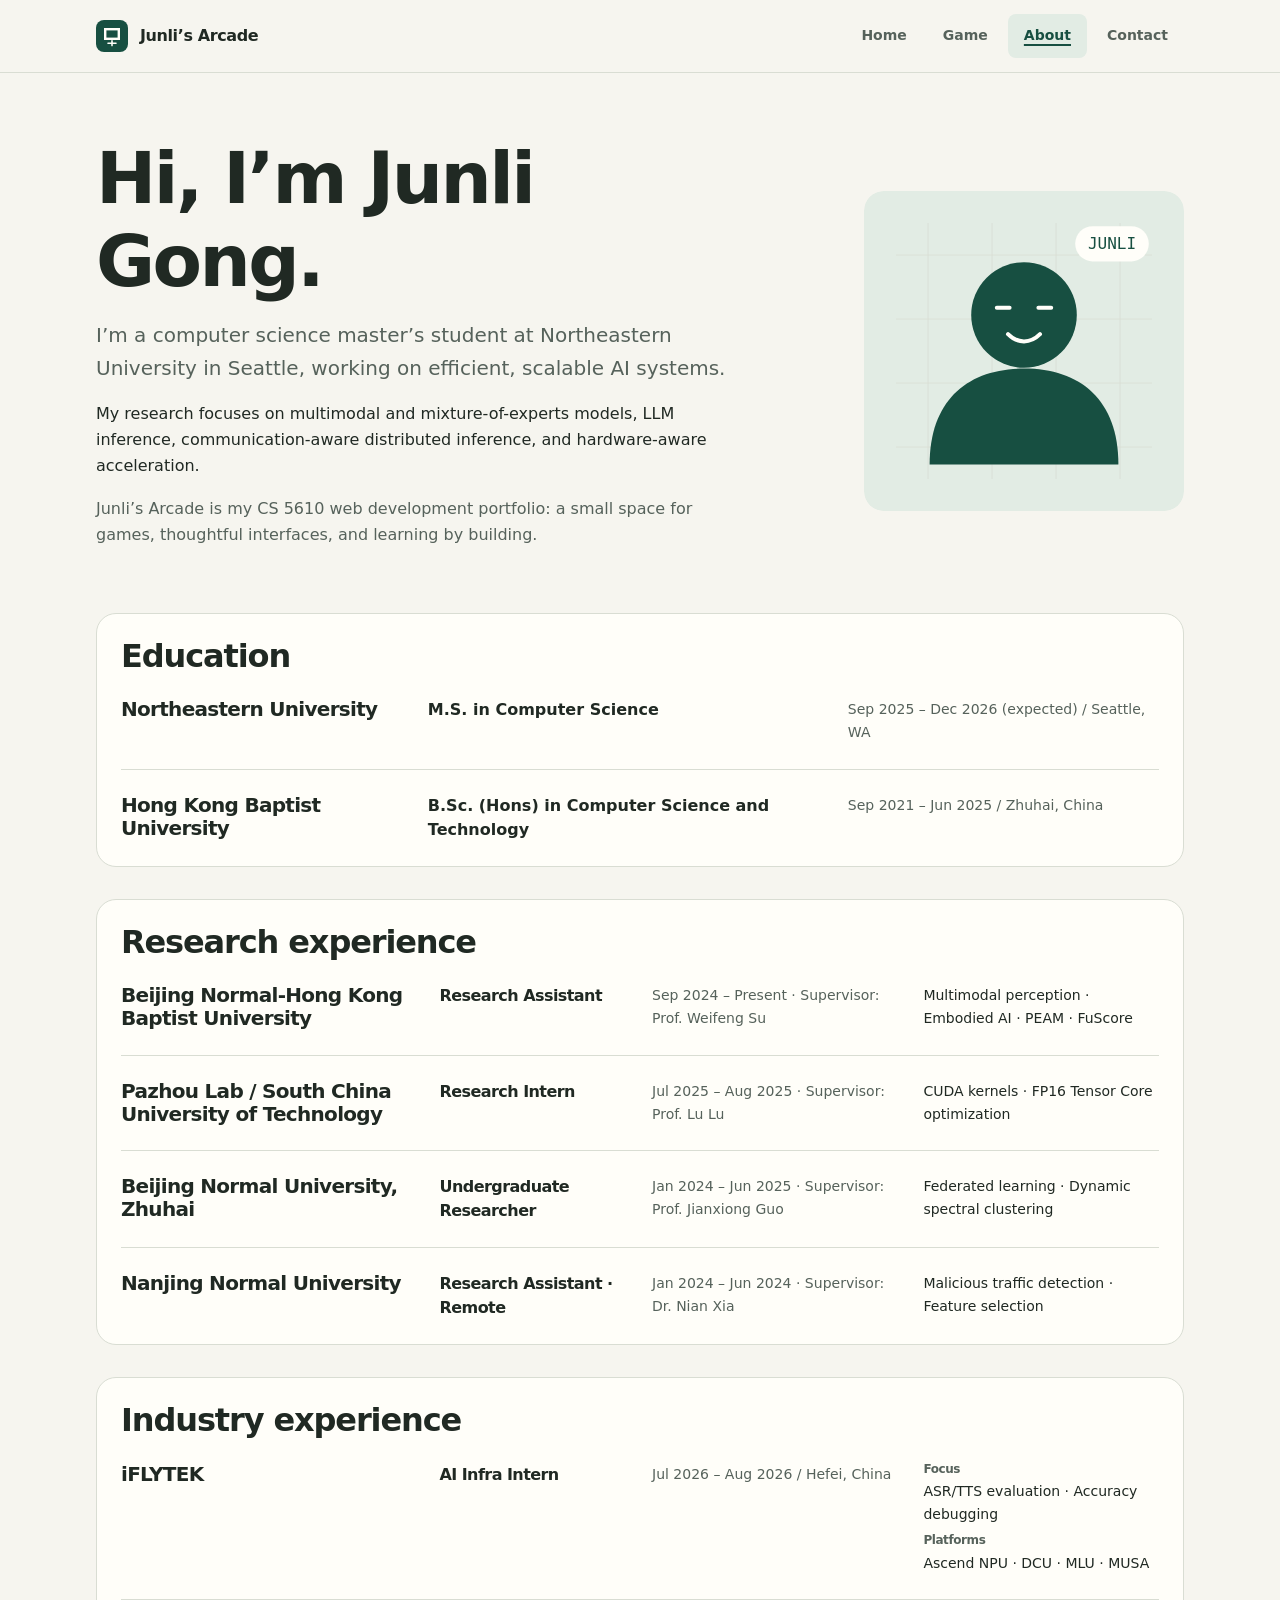
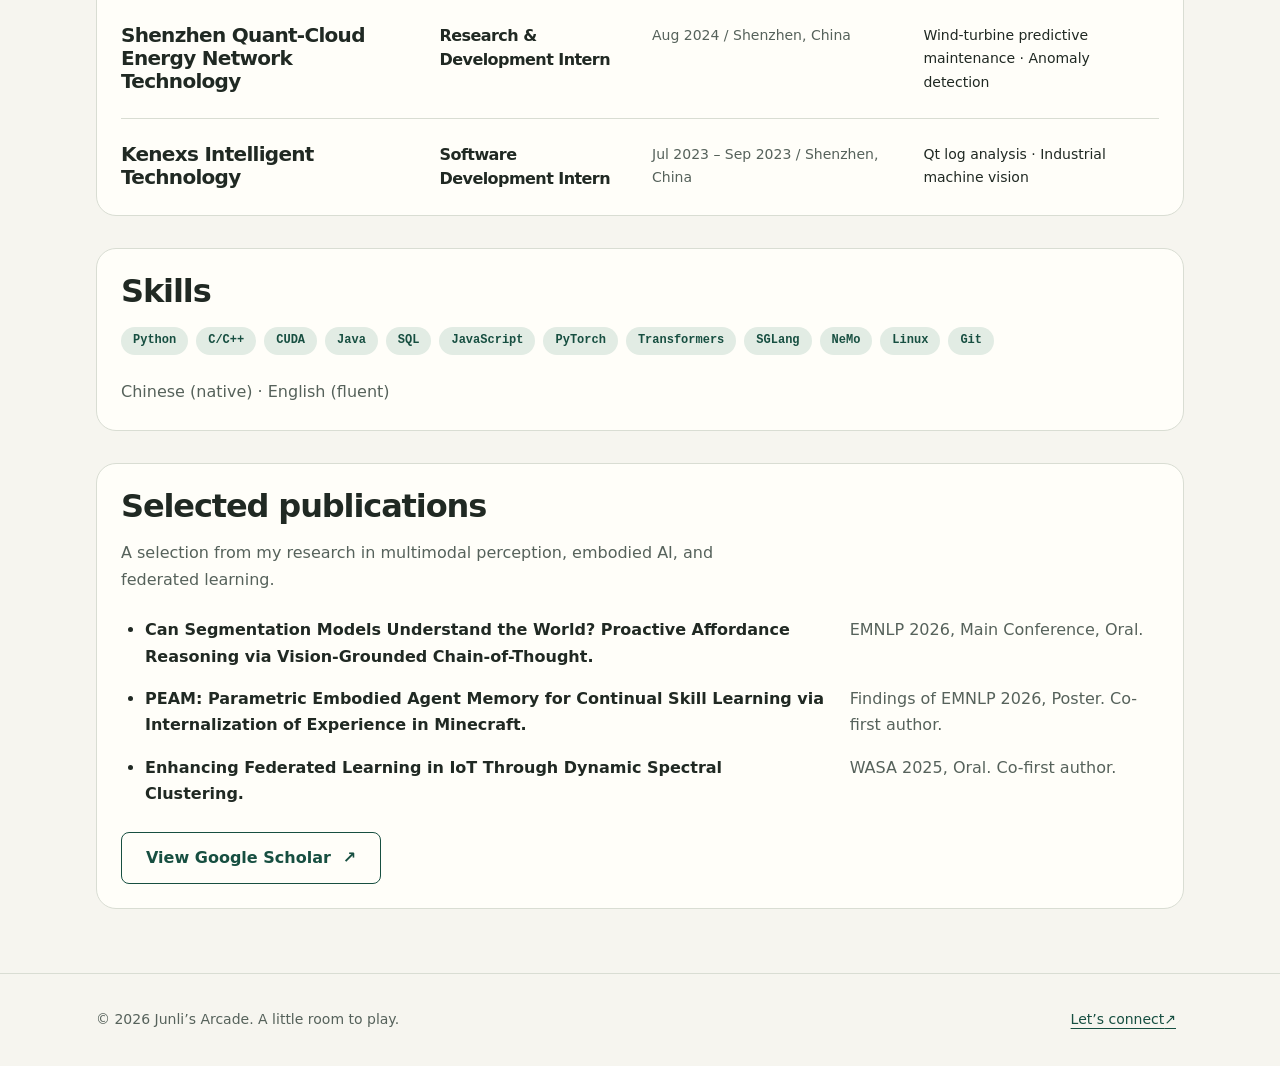
==== commit 33cb2dcf: "Simplify the site: remove the game shelf, decorative labels, answer validation, and unused styles" ====
--- a/about/index.html
+++ b/about/index.html
@@ -8,7 +8,7 @@
     <title>About Junli Gong | Junli’s Arcade</title>
     <link rel="icon" href="../assets/icons/arcade.svg" type="image/svg+xml">
     <link rel="stylesheet" href="../styles/global.css">
-    <link rel="stylesheet" href="about.css?v=2">
+    <link rel="stylesheet" href="about.css">
   </head>
   <body>
     <a class="skip-link" href="#main-content">Skip to main content</a>
@@ -31,7 +31,6 @@
     <main class="page" id="main-content" tabindex="-1">
       <section class="about-intro" aria-labelledby="about-title">
         <div>
-          <p class="eyebrow">The person behind the puzzles</p>
           <h1 id="about-title">Hi, I’m Junli Gong.</h1>
           <p class="intro">I’m a computer science master’s student at Northeastern University in Seattle, working on efficient, scalable AI systems.</p>
           <p>My research focuses on multimodal and mixture-of-experts models, LLM inference, communication-aware distributed inference, and hardware-aware acceleration.</p>
@@ -39,76 +38,75 @@
         </div>
         <figure class="portrait">
           <img src="../assets/images/avatar.svg" alt="Illustrated avatar for Junli with a smiling face and a JUNLI name badge" width="400" height="400">
-          <figcaption>An illustrated avatar for this personal arcade.</figcaption>
         </figure>
       </section>
       <div class="about-sections">
         <section class="about-card" aria-labelledby="education-title">
           <h2 id="education-title">Education</h2>
-          <section aria-labelledby="neu-title">
-            <h3 id="neu-title">Northeastern University</h3>
-            <p><strong>M.S. in Computer Science</strong></p>
-            <p class="muted">Sep 2025 – Dec 2026 (expected) / Seattle, WA</p>
+          <section class="resume-entry resume-entry--education" aria-labelledby="neu-title">
+            <h3 class="entry-title" id="neu-title">Northeastern University</h3>
+            <p class="entry-role"><strong>M.S. in Computer Science</strong></p>
+            <p class="muted entry-meta">Sep 2025 – Dec 2026 (expected) / Seattle, WA</p>
           </section>
-          <section aria-labelledby="hkbu-title">
-            <h3 id="hkbu-title">Hong Kong Baptist University</h3>
-            <p><strong>B.Sc. (Hons) in Computer Science and Technology</strong></p>
-            <p class="muted">Sep 2021 – Jun 2025 / Zhuhai, China</p>
+          <section class="resume-entry resume-entry--education" aria-labelledby="hkbu-title">
+            <h3 class="entry-title" id="hkbu-title">Hong Kong Baptist University</h3>
+            <p class="entry-role"><strong>B.Sc. (Hons) in Computer Science and Technology</strong></p>
+            <p class="muted entry-meta">Sep 2021 – Jun 2025 / Zhuhai, China</p>
           </section>
         </section>
         <section class="about-card" aria-labelledby="research-title">
           <h2 id="research-title">Research experience</h2>
-          <section aria-labelledby="bn-hkbu-title">
-            <h3 id="bn-hkbu-title">Beijing Normal-Hong Kong Baptist University</h3>
-            <h4>Research Assistant</h4>
-            <p class="muted">Sep 2024 – Present · Supervisor: Prof. Weifeng Su</p>
-            <p>Multimodal perception · Embodied AI · PEAM · FuScore</p>
+          <section class="resume-entry" aria-labelledby="bn-hkbu-title">
+            <h3 class="entry-title" id="bn-hkbu-title">Beijing Normal-Hong Kong Baptist University</h3>
+            <h4 class="entry-role">Research Assistant</h4>
+            <p class="muted entry-meta">Sep 2024 – Present · Supervisor: Prof. Weifeng Su</p>
+            <p class="entry-topic">Multimodal perception · Embodied AI · PEAM · FuScore</p>
           </section>
-          <section aria-labelledby="pazhou-title">
-            <h3 id="pazhou-title">Pazhou Lab / South China University of Technology</h3>
-            <h4>Research Intern</h4>
-            <p class="muted">Jul 2025 – Aug 2025 · Supervisor: Prof. Lu Lu</p>
-            <p>CUDA kernels · FP16 Tensor Core optimization</p>
+          <section class="resume-entry" aria-labelledby="pazhou-title">
+            <h3 class="entry-title" id="pazhou-title">Pazhou Lab / South China University of Technology</h3>
+            <h4 class="entry-role">Research Intern</h4>
+            <p class="muted entry-meta">Jul 2025 – Aug 2025 · Supervisor: Prof. Lu Lu</p>
+            <p class="entry-topic">CUDA kernels · FP16 Tensor Core optimization</p>
           </section>
-          <section aria-labelledby="bnu-title">
-            <h3 id="bnu-title">Beijing Normal University, Zhuhai</h3>
-            <h4>Undergraduate Researcher</h4>
-            <p class="muted">Jan 2024 – Jun 2025 · Supervisor: Prof. Jianxiong Guo</p>
-            <p>Federated learning · Dynamic spectral clustering</p>
+          <section class="resume-entry" aria-labelledby="bnu-title">
+            <h3 class="entry-title" id="bnu-title">Beijing Normal University, Zhuhai</h3>
+            <h4 class="entry-role">Undergraduate Researcher</h4>
+            <p class="muted entry-meta">Jan 2024 – Jun 2025 · Supervisor: Prof. Jianxiong Guo</p>
+            <p class="entry-topic">Federated learning · Dynamic spectral clustering</p>
           </section>
-          <section aria-labelledby="nnu-title">
-            <h3 id="nnu-title">Nanjing Normal University</h3>
-            <h4>Research Assistant · Remote</h4>
-            <p class="muted">Jan 2024 – Jun 2024 · Supervisor: Dr. Nian Xia</p>
-            <p>Malicious traffic detection · Feature selection</p>
+          <section class="resume-entry" aria-labelledby="nnu-title">
+            <h3 class="entry-title" id="nnu-title">Nanjing Normal University</h3>
+            <h4 class="entry-role">Research Assistant · Remote</h4>
+            <p class="muted entry-meta">Jan 2024 – Jun 2024 · Supervisor: Dr. Nian Xia</p>
+            <p class="entry-topic">Malicious traffic detection · Feature selection</p>
           </section>
         </section>
         <section class="about-card" aria-labelledby="industry-title">
           <h2 id="industry-title">Industry experience</h2>
-          <section aria-labelledby="iflytek-title">
-            <h3 id="iflytek-title">iFLYTEK</h3>
-            <h4>AI Infra Intern</h4>
-            <p class="muted">Jul 2026 – Aug 2026 / Hefei, China</p>
-            <section aria-labelledby="infra-focus-title">
+          <section class="resume-entry" aria-labelledby="iflytek-title">
+            <h3 class="entry-title" id="iflytek-title">iFLYTEK</h3>
+            <h4 class="entry-role">AI Infra Intern</h4>
+            <p class="muted entry-meta">Jul 2026 – Aug 2026 / Hefei, China</p>
+            <section class="entry-topic" aria-labelledby="infra-focus-title">
               <h5 id="infra-focus-title">Focus</h5>
-              <p>ASR/TTS evaluation · Accuracy debugging</p>
+              <p class="entry-topic">ASR/TTS evaluation · Accuracy debugging</p>
               <section aria-labelledby="infra-platforms-title">
                 <h6 id="infra-platforms-title">Platforms</h6>
-                <p>Ascend NPU · DCU · MLU · MUSA</p>
+                <p class="entry-topic">Ascend NPU · DCU · MLU · MUSA</p>
               </section>
             </section>
           </section>
-          <section aria-labelledby="quant-cloud-title">
-            <h3 id="quant-cloud-title">Shenzhen Quant-Cloud Energy Network Technology</h3>
-            <h4>Research &amp; Development Intern</h4>
-            <p class="muted">Aug 2024 / Shenzhen, China</p>
-            <p>Wind-turbine predictive maintenance · Anomaly detection</p>
+          <section class="resume-entry" aria-labelledby="quant-cloud-title">
+            <h3 class="entry-title" id="quant-cloud-title">Shenzhen Quant-Cloud Energy Network Technology</h3>
+            <h4 class="entry-role">Research &amp; Development Intern</h4>
+            <p class="muted entry-meta">Aug 2024 / Shenzhen, China</p>
+            <p class="entry-topic">Wind-turbine predictive maintenance · Anomaly detection</p>
           </section>
-          <section aria-labelledby="kenexs-title">
-            <h3 id="kenexs-title">Kenexs Intelligent Technology</h3>
-            <h4>Software Development Intern</h4>
-            <p class="muted">Jul 2023 – Sep 2023 / Shenzhen, China</p>
-            <p>Qt log analysis · Industrial machine vision</p>
+          <section class="resume-entry" aria-labelledby="kenexs-title">
+            <h3 class="entry-title" id="kenexs-title">Kenexs Intelligent Technology</h3>
+            <h4 class="entry-role">Software Development Intern</h4>
+            <p class="muted entry-meta">Jul 2023 – Sep 2023 / Shenzhen, China</p>
+            <p class="entry-topic">Qt log analysis · Industrial machine vision</p>
           </section>
         </section>
         <section class="about-card" aria-labelledby="skills-title">
@@ -129,13 +127,13 @@
           </ul>
           <p class="language-note">Chinese (native) · English (fluent)</p>
         </section>
-        <section class="about-card publications" aria-labelledby="publications-title">
+        <section class="about-card" aria-labelledby="publications-title">
           <h2 id="publications-title">Selected publications</h2>
           <p class="muted">A selection from my research in multimodal perception, embodied AI, and federated learning.</p>
           <ul class="publication-list">
-            <li><strong>Can Segmentation Models Understand the World? Proactive Affordance Reasoning via Vision-Grounded Chain-of-Thought.</strong> EMNLP 2026, Main Conference, Oral.</li>
-            <li><strong>PEAM: Parametric Embodied Agent Memory for Continual Skill Learning via Internalization of Experience in Minecraft.</strong> Findings of EMNLP 2026, Poster. Co-first author.</li>
-            <li><strong>Enhancing Federated Learning in IoT Through Dynamic Spectral Clustering.</strong> WASA 2025, Oral. Co-first author.</li>
+            <li><div class="publication-entry"><strong>Can Segmentation Models Understand the World? Proactive Affordance Reasoning via Vision-Grounded Chain-of-Thought.</strong> <span class="publication-meta">EMNLP 2026, Main Conference, Oral.</span></div></li>
+            <li><div class="publication-entry"><strong>PEAM: Parametric Embodied Agent Memory for Continual Skill Learning via Internalization of Experience in Minecraft.</strong> <span class="publication-meta">Findings of EMNLP 2026, Poster. Co-first author.</span></div></li>
+            <li><div class="publication-entry"><strong>Enhancing Federated Learning in IoT Through Dynamic Spectral Clustering.</strong> <span class="publication-meta">WASA 2025, Oral. Co-first author.</span></div></li>
           </ul>
           <a class="button button--secondary" href="https://scholar.google.com/citations?user=ivUsbMMAAAAJ">View Google Scholar <span aria-hidden="true">↗</span></a>
         </section>
--- a/styles/global.css
+++ b/styles/global.css
@@ -5,12 +5,10 @@
   --color-ink: #202923;
   --color-muted: #56625b;
   --color-line: #d9ddd3;
-  --color-soft: #eceee6;
   --color-accent: #174f41;
   --color-accent-soft: #e2ece4;
   --color-block: #293a32;
   --font-body: system-ui, -apple-system, BlinkMacSystemFont, "Segoe UI", sans-serif;
-  --font-display: var(--font-body);
   --font-mono: "SFMono-Regular", Consolas, "Liberation Mono", monospace;
   --text-xs: 0.75rem;
   --text-sm: 0.875rem;
@@ -20,7 +18,6 @@
   --text-2xl: 2rem;
   --text-3xl: 2.5rem;
   --text-4xl: 4.5rem;
-  --text-hero: 4.5rem;
   --space-1: 0.25rem;
   --space-2: 0.5rem;
   --space-3: 0.75rem;
@@ -29,7 +26,6 @@
   --space-8: 2rem;
   --space-12: 3rem;
   --space-16: 4rem;
-  --space-24: 6rem;
   --radius-sm: 0.5rem;
   --radius-lg: 1.25rem;
   --radius-pill: 99rem;
@@ -106,12 +102,6 @@
   letter-spacing: -0.035em;
 }
 
-h1,
-h2 {
-  font-family: var(--font-display);
-  font-weight: 600;
-}
-
 h1 {
   font-size: clamp(var(--text-3xl), 6vw, var(--text-4xl));
   font-weight: 650;
@@ -256,16 +246,6 @@
   padding-block: var(--space-12);
 }
 
-.eyebrow {
-  margin-bottom: var(--space-4);
-  color: var(--color-accent);
-  font-family: var(--font-body);
-  font-size: var(--text-sm);
-  font-weight: 650;
-  letter-spacing: 0.12em;
-  text-transform: uppercase;
-}
-
 .intro {
   color: var(--color-muted);
   font-size: var(--text-lg);
@@ -312,11 +292,6 @@
   font-family: var(--font-mono);
   font-size: var(--text-xs);
   font-weight: 600;
-}
-
-.badge--quiet {
-  background: var(--color-soft);
-  color: var(--color-muted);
 }
 
 .page-heading {
--- a/about/about.css
+++ b/about/about.css
@@ -13,12 +13,6 @@
 
 .portrait img {
   border-radius: var(--radius-lg);
-}
-
-.portrait figcaption {
-  margin-top: var(--space-3);
-  color: var(--color-muted);
-  font-size: var(--text-sm);
 }
 
 .about-sections {
@@ -79,7 +73,84 @@
   margin-bottom: var(--space-4);
 }
 
+.publication-meta {
+  color: var(--color-muted);
+}
+
 @media (min-width: 40rem) {
   .about-intro { grid-template-columns: 1.5fr 1fr; }
   .portrait { justify-self: end; }
 }
+
+/* Each entry becomes one row when there is room for readable columns. */
+@media (min-width: 64rem) {
+  .resume-entry {
+    display: grid;
+    grid-template-columns: minmax(0, 1.25fr) minmax(0, 0.8fr) minmax(0, 1.05fr) minmax(0, 1fr);
+    align-items: start;
+    gap: var(--space-6);
+  }
+
+  .resume-entry--education {
+    grid-template-columns: minmax(0, 1fr) minmax(0, 1.4fr) minmax(0, 1.1fr);
+  }
+
+  .resume-entry + .resume-entry {
+    padding-top: var(--space-6);
+    border-top: var(--line-thin) solid var(--color-line);
+  }
+
+  .resume-entry > * {
+    min-width: 0;
+    margin: 0;
+    overflow-wrap: anywhere;
+  }
+
+  .resume-entry > .entry-title {
+    font-size: var(--text-lg);
+  }
+
+  .resume-entry > .entry-role {
+    font-size: var(--text-base);
+    line-height: 1.5;
+  }
+
+  .resume-entry > .entry-meta,
+  .resume-entry > .entry-topic {
+    font-size: var(--text-sm);
+  }
+
+  .about-card .resume-entry > .entry-topic {
+    margin-top: 0;
+    padding-left: 0;
+    border-left: 0;
+  }
+
+  .entry-topic h5,
+  .entry-topic h6 {
+    margin-bottom: var(--space-1);
+    color: var(--color-muted);
+    font-size: var(--text-xs);
+  }
+
+  .entry-topic p {
+    margin-bottom: 0;
+  }
+
+  .about-card .entry-topic section {
+    margin-top: var(--space-2);
+    padding-left: 0;
+    border-left: 0;
+  }
+
+  .publication-list {
+    max-width: none;
+  }
+
+  .publication-entry {
+    display: grid;
+    grid-template-columns: minmax(0, 2.2fr) minmax(0, 1fr);
+    align-items: start;
+    gap: var(--space-6);
+  }
+}
